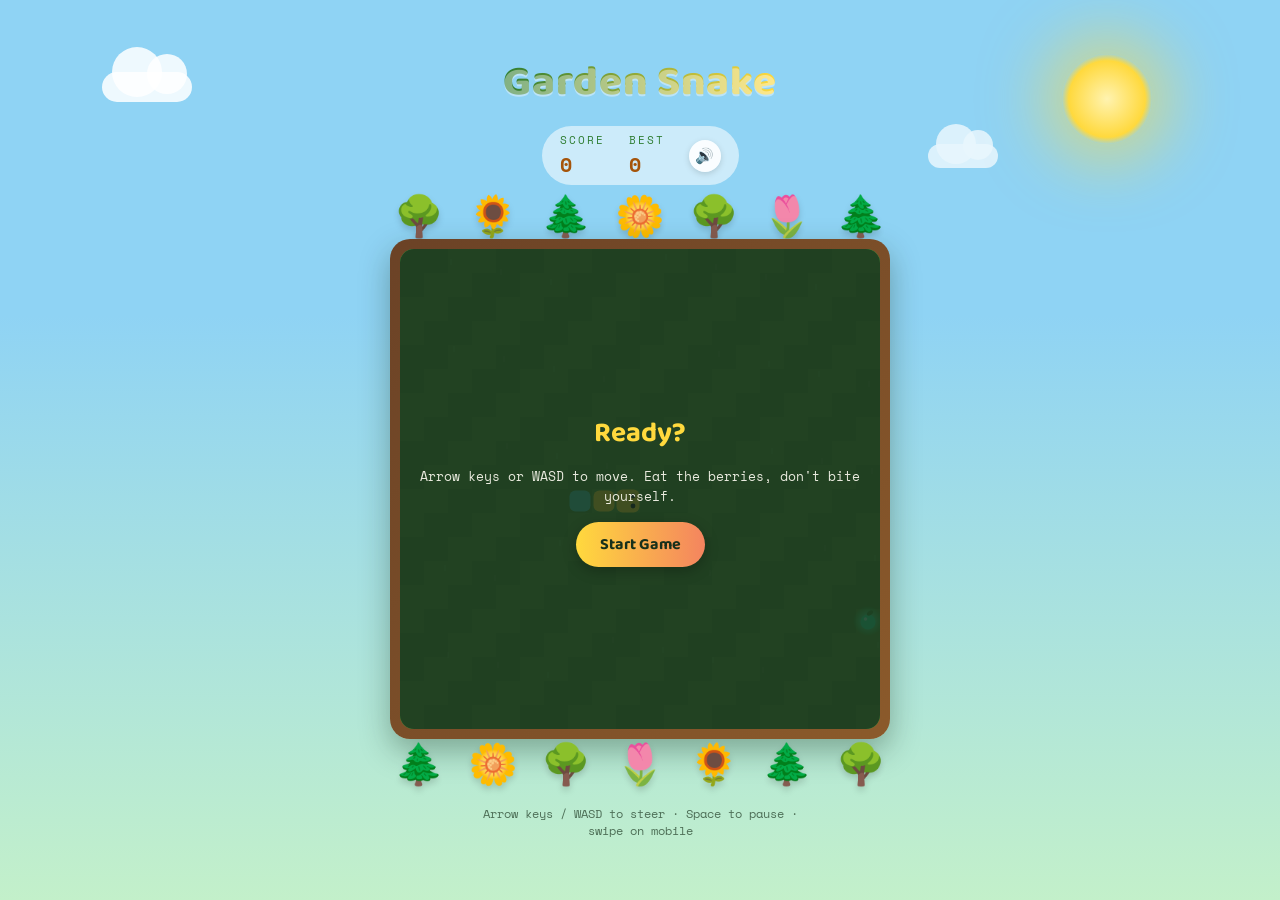
==== snake.html @ 47a09588 "Add initial implementation of Neon Snake game with HTML, CSS, and JavaScript - Create a responsive g" ====
<!DOCTYPE html>
<html lang="en">
<head>
<meta charset="UTF-8">
<meta name="viewport" content="width=device-width, initial-scale=1.0">
<title>Neon Snake</title>
<link rel="preconnect" href="https://fonts.googleapis.com">
<link rel="preconnect" href="https://fonts.gstatic.com" crossorigin>
<link href="https://fonts.googleapis.com/css2?family=Baloo+2:wght@500;700;800&family=Space+Mono:wght@400;700&display=swap" rel="stylesheet">
<style>
  :root {
    --bg-deep: #17301B;
    --bg-panel: #4C8C3B;
    --bg-panel-alt: #57993F;
    --coral: #FF6B6B;
    --turquoise: #4ECDC4;
    --gold: #FFD93D;
    --orchid: #C77DFF;
    --pink: #FF6EC7;
    --text-soft: #FFFDF3;
    --sky-top: #8FD3F4;
    --sky-bottom: #C3F0CA;
    --bark: #6B4226;
  }

  * { box-sizing: border-box; }

  body {
    margin: 0;
    min-height: 100vh;
    display: flex;
    align-items: center;
    justify-content: center;
    background: linear-gradient(180deg, var(--sky-top) 0%, var(--sky-top) 35%, var(--sky-bottom) 100%);
    font-family: 'Space Mono', monospace;
    color: #1F3A24;
    padding: 24px;
    position: relative;
    overflow: hidden;
  }

  .sun {
    position: fixed;
    top: 6%;
    right: 10%;
    width: 90px;
    height: 90px;
    border-radius: 50%;
    background: radial-gradient(circle, #FFF3B0 0%, #FFD93D 60%, rgba(255,217,61,0) 75%);
    box-shadow: 0 0 60px 20px rgba(255, 217, 61, 0.5);
  }

  .cloud {
    position: fixed;
    background: rgba(255,255,255,0.85);
    border-radius: 999px;
    filter: blur(0.5px);
  }
  .cloud::before, .cloud::after {
    content: '';
    position: absolute;
    background: inherit;
    border-radius: 999px;
  }
  .cloud1 { top: 8%; left: 8%; width: 90px; height: 30px; }
  .cloud1::before { width: 50px; height: 50px; top: -25px; left: 10px; }
  .cloud1::after { width: 40px; height: 40px; top: -18px; left: 45px; }
  .cloud2 { top: 16%; right: 22%; width: 70px; height: 24px; opacity: 0.8; }
  .cloud2::before { width: 40px; height: 40px; top: -20px; left: 8px; }
  .cloud2::after { width: 30px; height: 30px; top: -14px; left: 35px; }

  .tree-row {
    display: flex;
    justify-content: space-between;
    width: 100%;
    max-width: 560px;
    padding: 0 4px;
    font-size: 40px;
    line-height: 1;
    user-select: none;
  }
  .tree-row.top { margin-bottom: -6px; }
  .tree-row.bottom { margin-top: -6px; }
  .tree-row span { filter: drop-shadow(0 4px 3px rgba(0,0,0,0.15)); }

  .arcade {
    display: flex;
    flex-direction: column;
    align-items: center;
    gap: 10px;
    position: relative;
    z-index: 1;
  }

  h1 {
    font-family: 'Baloo 2', cursive;
    font-weight: 800;
    font-size: clamp(28px, 6vw, 42px);
    margin: 0;
    letter-spacing: 1px;
    background: linear-gradient(90deg, #2E7D32, var(--gold), #F4845F, #2E7D32);
    background-size: 300% 100%;
    -webkit-background-clip: text;
    background-clip: text;
    color: transparent;
    animation: hueShift 6s linear infinite;
    text-shadow: 0 2px 0 rgba(255,255,255,0.4);
  }

  @keyframes hueShift {
    0% { background-position: 0% 50%; }
    100% { background-position: 300% 50%; }
  }

  .hud {
    display: flex;
    align-items: center;
    gap: 24px;
    font-family: 'Space Mono', monospace;
    font-size: 15px;
    background: rgba(255,255,255,0.55);
    padding: 6px 18px;
    border-radius: 999px;
    backdrop-filter: blur(2px);
  }

  .hud .label {
    color: #2E7D32;
    letter-spacing: 2px;
    font-size: 11px;
    display: block;
    margin-bottom: 2px;
  }

  .hud .value {
    font-weight: 700;
    font-size: 20px;
    color: #A5540A;
  }

  .mute-btn {
    border: none;
    background: rgba(255,255,255,0.9);
    border-radius: 999px;
    width: 32px;
    height: 32px;
    font-size: 15px;
    cursor: pointer;
    box-shadow: 0 2px 6px rgba(0,0,0,0.15);
  }

  .board-wrap {
    position: relative;
    border-radius: 20px;
    padding: 10px;
    background: linear-gradient(135deg, var(--bark), #8B5A2B);
    box-shadow: 0 12px 30px rgba(23, 48, 27, 0.35);
  }

  canvas {
    display: block;
    border-radius: 14px;
    background: var(--bg-panel);
  }

  .overlay {
    position: absolute;
    inset: 10px;
    border-radius: 14px;
    background: rgba(23, 48, 27, 0.82);
    display: none;
    align-items: center;
    justify-content: center;
    flex-direction: column;
    gap: 10px;
    text-align: center;
    padding: 20px;
  }

  .overlay.show { display: flex; }

  .overlay h2 {
    font-family: 'Baloo 2', cursive;
    font-size: 28px;
    margin: 0;
    color: #FFD93D;
  }

  .overlay p {
    margin: 0;
    color: var(--text-soft);
    opacity: 0.9;
    font-size: 13px;
  }

  .overlay button {
    margin-top: 6px;
    font-family: 'Baloo 2', cursive;
    font-weight: 700;
    font-size: 16px;
    padding: 10px 24px;
    border-radius: 999px;
    border: none;
    cursor: pointer;
    background: linear-gradient(90deg, #FFD93D, #F4845F);
    color: #17301B;
    box-shadow: 0 4px 14px rgba(0, 0, 0, 0.25);
    transition: transform 0.15s ease;
  }

  .overlay button:active { transform: scale(0.95); }

  .controls-hint {
    font-size: 12px;
    color: #1F3A24;
    opacity: 0.7;
    text-align: center;
    max-width: 320px;
  }

  .dpad {
    display: none;
    grid-template-columns: repeat(3, 52px);
    grid-template-rows: repeat(3, 52px);
    gap: 6px;
    margin-top: 4px;
  }

  .dpad button {
    border: none;
    border-radius: 12px;
    background: var(--bark);
    color: #FFD93D;
    font-size: 18px;
    display: flex;
    align-items: center;
    justify-content: center;
    box-shadow: inset 0 0 0 1px rgba(255,255,255,0.1);
  }

  .dpad button:active { background: #F4845F; color: #17301B; }

  @media (max-width: 560px) {
    .dpad { display: grid; }
  }
</style>
</head>
<body>

<div class="sun"></div>
<div class="cloud cloud1"></div>
<div class="cloud cloud2"></div>

<div class="arcade">
  <h1>Garden Snake</h1>

  <div class="hud">
    <div>
      <span class="label">SCORE</span>
      <span class="value" id="score">0</span>
    </div>
    <div>
      <span class="label">BEST</span>
      <span class="value" id="best">0</span>
    </div>
    <button class="mute-btn" id="muteBtn" title="Mute sound">🔊</button>
  </div>

  <div class="tree-row top">
    <span>🌳</span><span>🌻</span><span>🌲</span><span>🌼</span><span>🌳</span><span>🌷</span><span>🌲</span>
  </div>

  <div class="board-wrap">
    <canvas id="game" width="480" height="480"></canvas>
    <div class="overlay show" id="overlay">
      <h2 id="overlayTitle">Ready?</h2>
      <p id="overlayText">Arrow keys or WASD to move. Eat the berries, don't bite yourself.</p>
      <button id="startBtn">Start Game</button>
    </div>
  </div>

  <div class="tree-row bottom">
    <span>🌲</span><span>🌼</span><span>🌳</span><span>🌷</span><span>🌻</span><span>🌲</span><span>🌳</span>
  </div>

  <p class="controls-hint">Arrow keys / WASD to steer &middot; Space to pause &middot; swipe on mobile</p>

  <div class="dpad" id="dpad">
    <span></span>
    <button data-dir="up">&#9650;</button>
    <span></span>
    <button data-dir="left">&#9664;</button>
    <span></span>
    <button data-dir="right">&#9654;</button>
    <span></span>
    <button data-dir="down">&#9660;</button>
    <span></span>
  </div>
</div>

<script>
(function () {
  const canvas = document.getElementById('game');
  const ctx = canvas.getContext('2d');
  const cell = 24;
  const cols = canvas.width / cell;
  const rows = canvas.height / cell;

  const scoreEl = document.getElementById('score');
  const bestEl = document.getElementById('best');
  const overlay = document.getElementById('overlay');
  const overlayTitle = document.getElementById('overlayTitle');
  const overlayText = document.getElementById('overlayText');
  const startBtn = document.getElementById('startBtn');
  const dpad = document.getElementById('dpad');

  const rainbow = ['#FF6B6B', '#FFD93D', '#4ECDC4', '#C77DFF', '#FF6EC7'];

  let snake, dir, nextDir, food, score, best, running, paused, speedMs, loopHandle;
  let particles = [];

  best = Number(localStorage.getItem('neonSnakeBest') || 0);
  bestEl.textContent = best;

  // ---- Sound effects (synthesized, no audio files needed) ----
  const muteBtn = document.getElementById('muteBtn');
  let muted = localStorage.getItem('gardenSnakeMuted') === 'true';
  muteBtn.textContent = muted ? '🔇' : '🔊';

  let audioCtx = null;
  function getAudioCtx() {
    if (!audioCtx) audioCtx = new (window.AudioContext || window.webkitAudioContext)();
    return audioCtx;
  }

  function tone(freq, startTime, duration, type, gainPeak) {
    const ac = getAudioCtx();
    const osc = ac.createOscillator();
    const gain = ac.createGain();
    osc.type = type || 'sine';
    osc.frequency.setValueAtTime(freq, startTime);
    gain.gain.setValueAtTime(0, startTime);
    gain.gain.linearRampToValueAtTime(gainPeak || 0.15, startTime + 0.01);
    gain.gain.exponentialRampToValueAtTime(0.001, startTime + duration);
    osc.connect(gain).connect(ac.destination);
    osc.start(startTime);
    osc.stop(startTime + duration);
  }

  function playEatSound() {
    if (muted) return;
    const ac = getAudioCtx();
    const t = ac.currentTime;
    tone(660, t, 0.09, 'square', 0.12);
    tone(880, t + 0.06, 0.12, 'square', 0.12);
  }

  function playTurnTick() {
    if (muted) return;
    const ac = getAudioCtx();
    tone(320, ac.currentTime, 0.03, 'sine', 0.03);
  }

  function playStartSound() {
    if (muted) return;
    const ac = getAudioCtx();
    const t = ac.currentTime;
    [523, 659, 784].forEach((f, i) => tone(f, t + i * 0.09, 0.14, 'triangle', 0.1));
  }

  function playGameOverSound() {
    if (muted) return;
    const ac = getAudioCtx();
    const t = ac.currentTime;
    [392, 330, 262, 196].forEach((f, i) => tone(f, t + i * 0.14, 0.22, 'sawtooth', 0.1));
  }

  muteBtn.addEventListener('click', () => {
    muted = !muted;
    localStorage.setItem('gardenSnakeMuted', String(muted));
    muteBtn.textContent = muted ? '🔇' : '🔊';
    if (!muted) getAudioCtx().resume();
  });

  function resetState() {
    snake = [
      { x: 9, y: 10 },
      { x: 8, y: 10 },
      { x: 7, y: 10 },
    ];
    dir = { x: 1, y: 0 };
    nextDir = { x: 1, y: 0 };
    score = 0;
    speedMs = 130;
    particles = [];
    scoreEl.textContent = score;
    placeFood();
  }

  function placeFood() {
    let pos;
    do {
      pos = { x: Math.floor(Math.random() * cols), y: Math.floor(Math.random() * rows) };
    } while (snake.some(s => s.x === pos.x && s.y === pos.y));
    food = pos;
    food.hue = Math.random() * 360;
  }

  function drawRoundedCell(x, y, color, inset) {
    const pad = inset || 2;
    const px = x * cell + pad / 2;
    const py = y * cell + pad / 2;
    const size = cell - pad;
    const r = 6;
    ctx.fillStyle = color;
    ctx.beginPath();
    ctx.moveTo(px + r, py);
    ctx.arcTo(px + size, py, px + size, py + size, r);
    ctx.arcTo(px + size, py + size, px, py + size, r);
    ctx.arcTo(px, py + size, px, py, r);
    ctx.arcTo(px, py, px + size, py, r);
    ctx.closePath();
    ctx.fill();
  }

  function drawBoard() {
    // mowed-lawn stripes, alternating in diagonal bands for a garden feel
    for (let y = 0; y < rows; y++) {
      for (let x = 0; x < cols; x++) {
        const stripe = Math.floor((x + y) / 2) % 2 === 0;
        ctx.fillStyle = stripe ? '#4C8C3B' : '#579941';
        ctx.fillRect(x * cell, y * cell, cell, cell);
      }
    }
    // scattered little grass-blade flecks for texture
    ctx.fillStyle = 'rgba(255,255,255,0.06)';
    for (let i = 0; i < 40; i++) {
      const gx = (i * 53) % (cols * cell);
      const gy = (i * 97) % (rows * cell);
      ctx.fillRect(gx, gy, 2, 6);
    }
  }

  function drawFood(t) {
    const pulse = 3 + Math.sin(t / 150) * 2;
    const cx = food.x * cell + cell / 2;
    const cy = food.y * cell + cell / 2;
    const grad = ctx.createRadialGradient(cx, cy, 1, cx, cy, cell / 2 + pulse);
    grad.addColorStop(0, `hsl(${food.hue}, 95%, 70%)`);
    grad.addColorStop(1, `hsla(${food.hue}, 95%, 55%, 0)`);
    ctx.fillStyle = grad;
    ctx.beginPath();
    ctx.arc(cx, cy, cell / 2 + pulse, 0, Math.PI * 2);
    ctx.fill();

    // berry body
    ctx.fillStyle = `hsl(${food.hue}, 85%, 55%)`;
    ctx.beginPath();
    ctx.arc(cx, cy + 1, cell / 3.2, 0, Math.PI * 2);
    ctx.fill();

    // little highlight
    ctx.fillStyle = 'rgba(255,255,255,0.55)';
    ctx.beginPath();
    ctx.arc(cx - 2.5, cy - 2, 1.8, 0, Math.PI * 2);
    ctx.fill();

    // leaf on top
    ctx.fillStyle = '#3E8E41';
    ctx.beginPath();
    ctx.ellipse(cx + 2, cy - cell / 3, 3.5, 2, -0.6, 0, Math.PI * 2);
    ctx.fill();
  }

  function drawSnake() {
    snake.forEach((seg, i) => {
      if (i === 0) {
        drawRoundedCell(seg.x, seg.y, '#FFD93D', 1);
      } else {
        const color = rainbow[i % rainbow.length];
        drawRoundedCell(seg.x, seg.y, color, 3);
      }
    });

    // eyes on head
    const head = snake[0];
    ctx.fillStyle = '#170B2E';
    const hx = head.x * cell, hy = head.y * cell;
    const eyeOffsets = getEyeOffsets(dir);
    eyeOffsets.forEach(([ex, ey]) => {
      ctx.beginPath();
      ctx.arc(hx + ex, hy + ey, 2.4, 0, Math.PI * 2);
      ctx.fill();
    });
  }

  function getEyeOffsets(d) {
    if (d.x === 1) return [[cell - 7, 7], [cell - 7, cell - 7]];
    if (d.x === -1) return [[7, 7], [7, cell - 7]];
    if (d.y === -1) return [[7, 7], [cell - 7, 7]];
    return [[7, cell - 7], [cell - 7, cell - 7]];
  }

  function spawnParticles(x, y, hue) {
    for (let i = 0; i < 14; i++) {
      particles.push({
        x: x * cell + cell / 2,
        y: y * cell + cell / 2,
        vx: (Math.random() - 0.5) * 4,
        vy: (Math.random() - 0.5) * 4,
        life: 1,
        hue,
      });
    }
  }

  function drawParticles() {
    particles.forEach(p => {
      ctx.globalAlpha = Math.max(p.life, 0);
      ctx.fillStyle = `hsl(${p.hue}, 100%, 65%)`;
      ctx.beginPath();
      ctx.arc(p.x, p.y, 3, 0, Math.PI * 2);
      ctx.fill();
    });
    ctx.globalAlpha = 1;
    particles = particles
      .map(p => ({ ...p, x: p.x + p.vx, y: p.y + p.vy, life: p.life - 0.05 }))
      .filter(p => p.life > 0);
  }

  function step() {
    if (paused) return;
    dir = nextDir;
    const head = { x: snake[0].x + dir.x, y: snake[0].y + dir.y };

    if (head.x < 0 || head.x >= cols || head.y < 0 || head.y >= rows || snake.some(s => s.x === head.x && s.y === head.y)) {
      gameOver();
      return;
    }

    snake.unshift(head);

    if (head.x === food.x && head.y === food.y) {
      score += 10;
      scoreEl.textContent = score;
      spawnParticles(food.x, food.y, food.hue);
      playEatSound();
      speedMs = Math.max(70, speedMs - 2);
      placeFood();
      clearInterval(loopHandle);
      loopHandle = setInterval(step, speedMs);
    } else {
      snake.pop();
    }
  }

  function render(t) {
    drawBoard();
    drawFood(t);
    drawSnake();
    drawParticles();
    if (running) requestAnimationFrame(render);
  }

  function gameOver() {
    running = false;
    clearInterval(loopHandle);
    playGameOverSound();
    if (score > best) {
      best = score;
      localStorage.setItem('neonSnakeBest', String(best));
      bestEl.textContent = best;
    }
    overlayTitle.textContent = 'Game Over';
    overlayText.textContent = `Score: ${score}. Tap start to try again.`;
    startBtn.textContent = 'Play Again';
    overlay.classList.add('show');
  }

  function startGame() {
    resetState();
    overlay.classList.remove('show');
    running = true;
    paused = false;
    getAudioCtx().resume();
    playStartSound();
    clearInterval(loopHandle);
    loopHandle = setInterval(step, speedMs);
    requestAnimationFrame(render);
  }

  function setDirection(x, y) {
    if (dir.x === -x && dir.y === -y) return; // no instant reverse
    if (nextDir.x !== x || nextDir.y !== y) playTurnTick();
    nextDir = { x, y };
  }

  document.addEventListener('keydown', (e) => {
    switch (e.key) {
      case 'ArrowUp': case 'w': case 'W': setDirection(0, -1); break;
      case 'ArrowDown': case 's': case 'S': setDirection(0, 1); break;
      case 'ArrowLeft': case 'a': case 'A': setDirection(-1, 0); break;
      case 'ArrowRight': case 'd': case 'D': setDirection(1, 0); break;
      case ' ':
        if (running) paused = !paused;
        break;
    }
  });

  dpad.querySelectorAll('button').forEach(btn => {
    btn.addEventListener('click', () => {
      const d = btn.dataset.dir;
      if (d === 'up') setDirection(0, -1);
      if (d === 'down') setDirection(0, 1);
      if (d === 'left') setDirection(-1, 0);
      if (d === 'right') setDirection(1, 0);
    });
  });

  // swipe controls
  let touchStart = null;
  canvas.addEventListener('touchstart', (e) => {
    touchStart = { x: e.touches[0].clientX, y: e.touches[0].clientY };
  }, { passive: true });

  canvas.addEventListener('touchend', (e) => {
    if (!touchStart) return;
    const dx = e.changedTouches[0].clientX - touchStart.x;
    const dy = e.changedTouches[0].clientY - touchStart.y;
    if (Math.abs(dx) > Math.abs(dy)) {
      setDirection(dx > 0 ? 1 : -1, 0);
    } else {
      setDirection(0, dy > 0 ? 1 : -1);
    }
    touchStart = null;
  });

  startBtn.addEventListener('click', startGame);

  // initial idle render
  resetState();
  drawBoard();
  drawFood(0);
  drawSnake();
})();
</script>

</body>
</html>
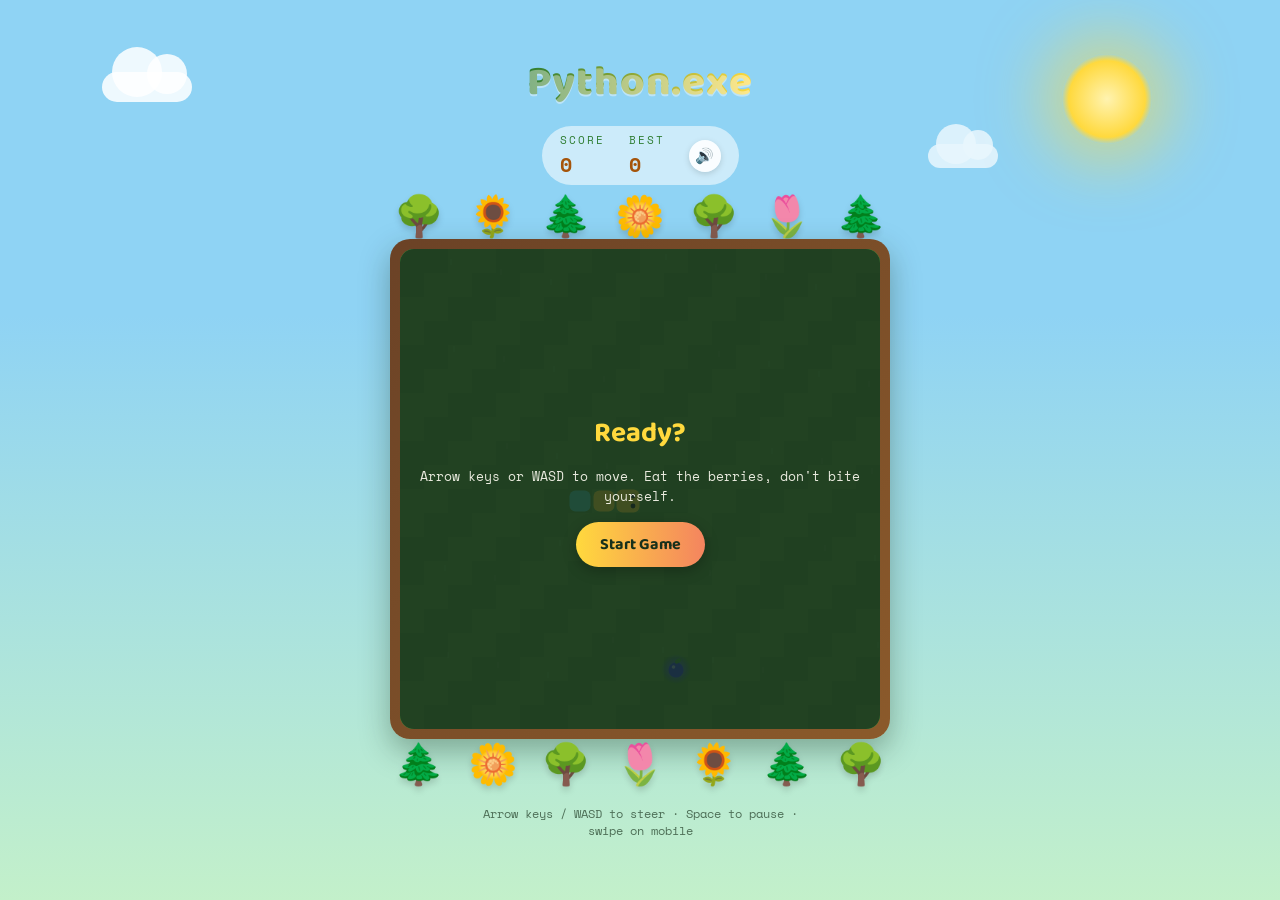
==== commit 6ec1520b: "Update title from "Garden Snake" to "Python.exe"" ====
--- a/snake.html
+++ b/snake.html
@@ -252,7 +252,7 @@
 <div class="cloud cloud2"></div>
 
 <div class="arcade">
-  <h1>Garden Snake</h1>
+  <h1>Python.exe</h1>
 
   <div class="hud">
     <div>
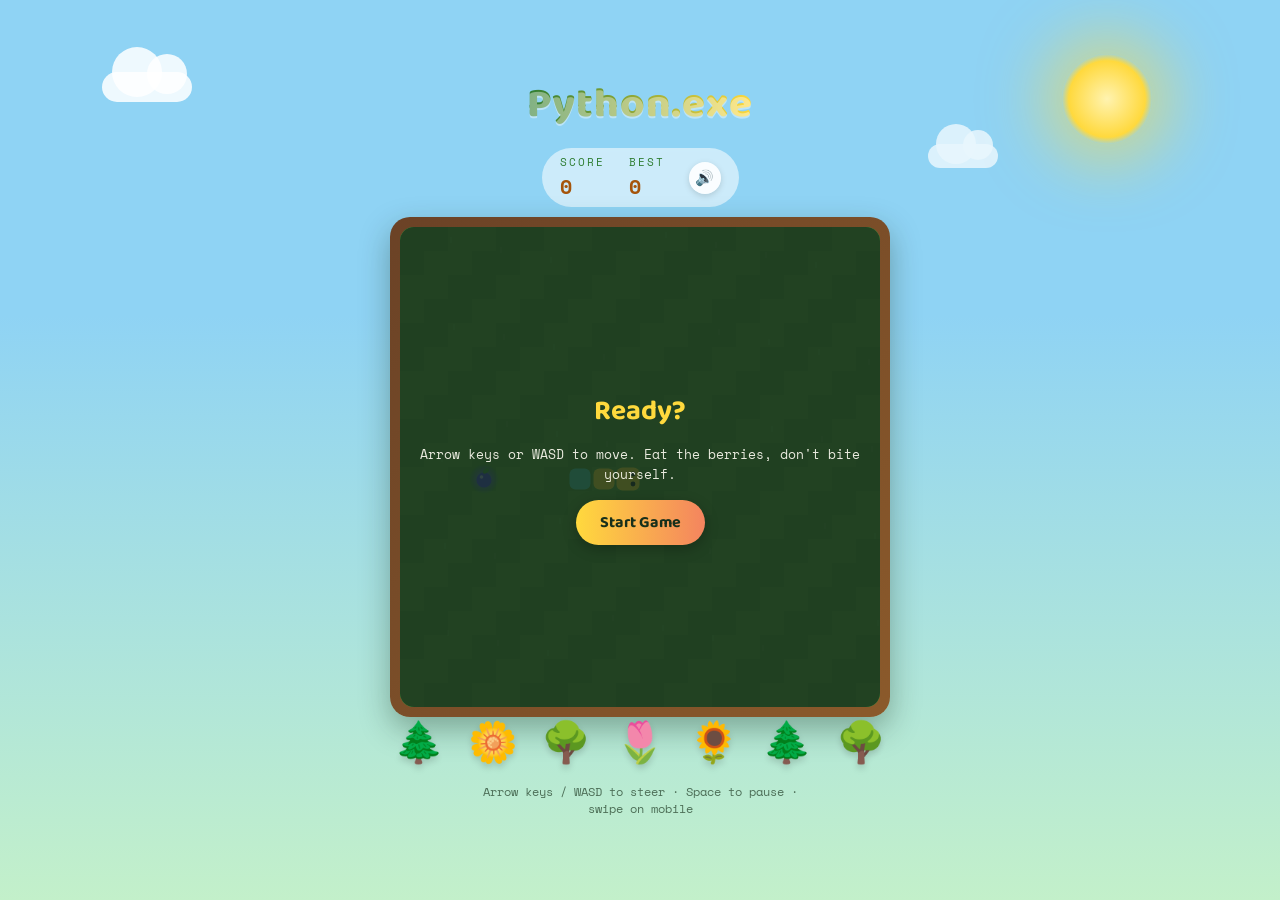
==== commit 410d0f15: "Remove unnecessary tree-row elements from the game interface" ====
--- a/snake.html
+++ b/snake.html
@@ -266,9 +266,7 @@
     <button class="mute-btn" id="muteBtn" title="Mute sound">🔊</button>
   </div>
 
-  <div class="tree-row top">
-    <span>🌳</span><span>🌻</span><span>🌲</span><span>🌼</span><span>🌳</span><span>🌷</span><span>🌲</span>
-  </div>
+  
 
   <div class="board-wrap">
     <canvas id="game" width="480" height="480"></canvas>
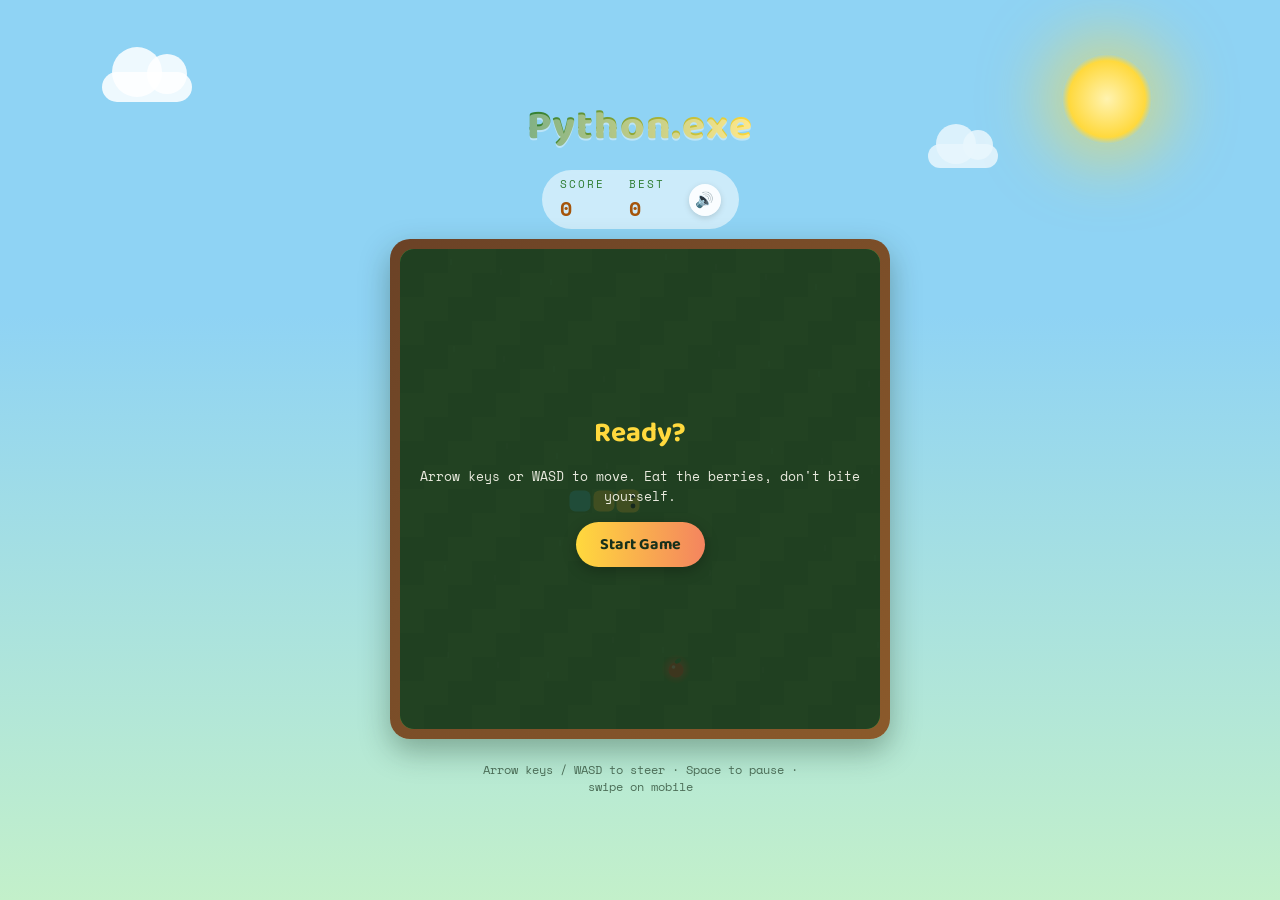
==== commit 65cdf5ba: "Remove tree-row elements from the game interface" ====
--- a/snake.html
+++ b/snake.html
@@ -277,9 +277,7 @@
     </div>
   </div>
 
-  <div class="tree-row bottom">
-    <span>🌲</span><span>🌼</span><span>🌳</span><span>🌷</span><span>🌻</span><span>🌲</span><span>🌳</span>
-  </div>
+  
 
   <p class="controls-hint">Arrow keys / WASD to steer &middot; Space to pause &middot; swipe on mobile</p>
 
